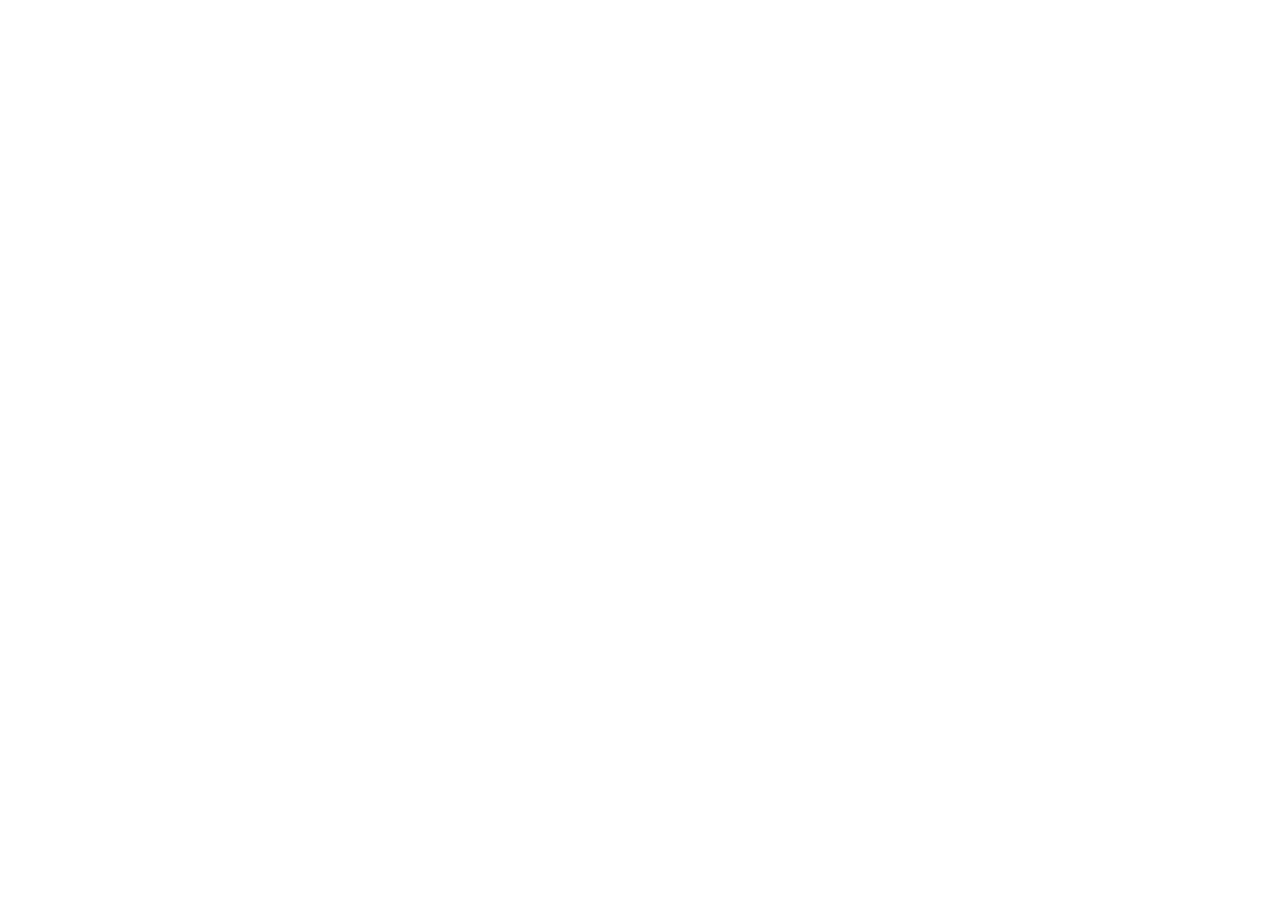
==== index.html @ c8c63055 "feat: initial setup completed" ====
<!doctype html>
<html lang="en">
  <head>
    <meta charset="UTF-8" />
    <meta name="viewport" content="width=device-width, initial-scale=1.0" />
    <title>Vanilla JS Simple DOM Projects</title>
    <link rel="stylesheet" href="./style.css" />
  </head>
  <body>
    <script src="./script.js"></script>
  </body>
</html>
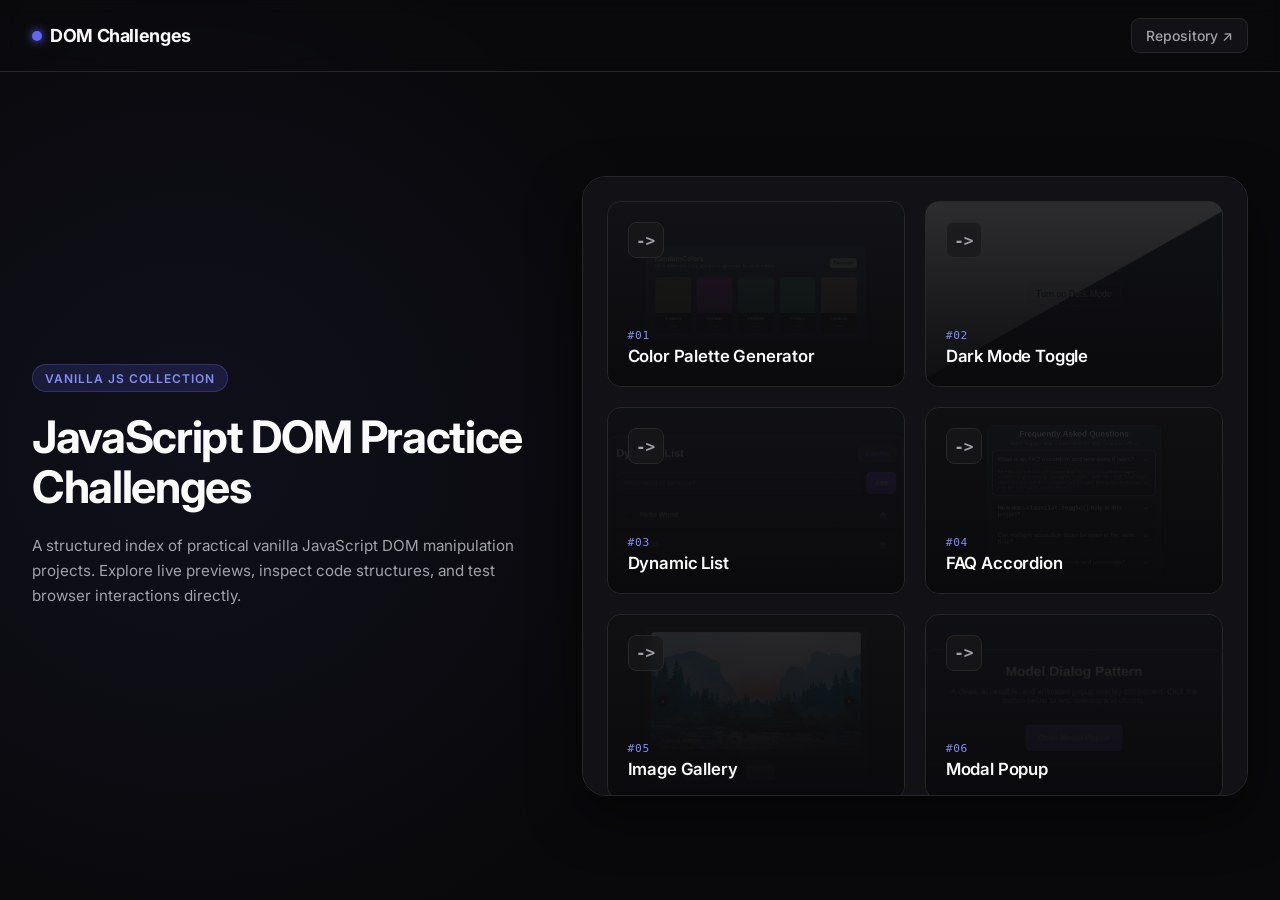
==== commit f10b67a7: "feat: added index page" ====
--- a/index.html
+++ b/index.html
@@ -4,9 +4,48 @@
     <meta charset="UTF-8" />
     <meta name="viewport" content="width=device-width, initial-scale=1.0" />
     <title>Vanilla JS Simple DOM Projects</title>
+    <link rel="preconnect" href="https://fonts.googleapis.com" />
+    <link rel="preconnect" href="https://fonts.gstatic.com" crossorigin />
+    <link
+      href="https://fonts.googleapis.com/css2?family=Inter:wght@400;500;600;700&display=swap"
+      rel="stylesheet"
+    />
     <link rel="stylesheet" href="./style.css" />
   </head>
   <body>
+    <header class="header">
+      <div class="container header__container">
+        <a href="./index.html" class="header__logo">DOM Challenges</a>
+        <a
+          href="https://github.com/"
+          target="_blank"
+          rel="noopener noreferrer"
+          class="header__repo"
+        >
+          Repository <span aria-hidden="true">↗</span>
+        </a>
+      </div>
+    </header>
+
+    <main class="main">
+      <div class="container main__container">
+        <div class="hero">
+          <span class="hero__badge">Vanilla JS Collection</span>
+          <h1 class="title">JavaScript DOM Practice Challenges</h1>
+          <p class="desc">
+            A structured index of practical vanilla JavaScript DOM manipulation
+            projects. Explore live previews, inspect code structures, and test
+            browser interactions directly.
+          </p>
+        </div>
+
+        <!-- Scrollable outer wrapper matching the wireframe -->
+        <section class="projects-wrapper" aria-label="Projects Index">
+          <div class="projects" id="projects-grid"></div>
+        </section>
+      </div>
+    </main>
+
     <script src="./script.js"></script>
   </body>
 </html>
--- a/style.css
+++ b/style.css
@@ -0,0 +1,367 @@
+:root {
+  /* Core Starter Variables */
+  --color-main: #09090b;
+  --color-invert: #fafafa;
+  --text-base: 1rem;
+  --font-bold: 600;
+
+  /* Extended Theme Palette */
+  --color-surface: #121216;
+  --color-card: #18181b;
+  --color-card-hover: #222227;
+  --color-text-muted: #a1a1aa;
+  --color-accent: #6366f1;
+  --color-accent-glow: rgba(99, 102, 241, 0.16);
+  --color-border: #27272a;
+  --color-border-hover: #4f46e5;
+
+  /* Layout & Radius */
+  --radius-outer: 1.5rem;
+  --radius-inner: 0.875rem;
+  --header-height: 4.5rem;
+}
+
+*,
+*::after,
+*::before {
+  box-sizing: border-box;
+  margin: 0;
+  padding: 0;
+}
+
+body {
+  width: 100vw;
+  height: 100vh;
+  overflow: hidden; /* Locks full page scroll on desktop so only the project box scrolls */
+
+  background-color: var(--color-main);
+  background-image: radial-gradient(
+    circle at 15% 50%,
+    rgba(99, 102, 241, 0.07),
+    transparent 45%
+  );
+  color: var(--color-invert);
+  font-size: var(--text-base);
+  font-weight: 400;
+  font-family:
+    "Inter",
+    system-ui,
+    -apple-system,
+    sans-serif;
+  display: flex;
+  flex-direction: column;
+}
+
+.container {
+  width: 100%;
+  max-width: 1520px;
+  padding-inline: 2rem;
+  margin-inline: auto;
+}
+
+header,
+main {
+  display: flex;
+}
+
+/* ==================== Header ==================== */
+.header {
+  height: var(--header-height);
+  border-bottom: 1px solid var(--color-border);
+  flex-shrink: 0;
+  backdrop-filter: blur(8px);
+}
+
+.header__container {
+  display: flex;
+  align-items: center;
+  justify-content: space-between;
+}
+
+.header__logo {
+  color: var(--color-invert);
+  text-decoration: none;
+  font-weight: 700;
+  font-size: 1.125rem;
+  letter-spacing: -0.02em;
+  display: inline-flex;
+  align-items: center;
+  gap: 0.5rem;
+}
+
+.header__logo::before {
+  content: "";
+  width: 0.625rem;
+  height: 0.625rem;
+  border-radius: 50%;
+  background-color: var(--color-accent);
+  box-shadow: 0 0 10px var(--color-accent);
+}
+
+.header__repo {
+  color: var(--color-text-muted);
+  text-decoration: none;
+  font-size: 0.875rem;
+  font-weight: 500;
+  padding: 0.5rem 0.875rem;
+  border-radius: 0.5rem;
+  border: 1px solid var(--color-border);
+  background-color: var(--color-surface);
+  transition: all 0.2s ease;
+}
+
+.header__repo:hover {
+  color: var(--color-invert);
+  border-color: var(--color-border-hover);
+  background-color: var(--color-card-hover);
+}
+
+/* ==================== Main Layout ==================== */
+.main {
+  flex: 1;
+  min-height: 0; /* Critical for nested flex scrolling */
+  padding-block: 2.5rem;
+}
+
+.main__container {
+  display: grid;
+  grid-template-columns: 1fr 1.35fr;
+  gap: 3.5rem;
+  align-items: center;
+  height: 100%;
+}
+
+/* ==================== Hero Section ==================== */
+.hero {
+  display: flex;
+  flex-direction: column;
+  justify-content: center;
+  gap: 1.25rem;
+  max-width: 540px;
+}
+
+.hero__badge {
+  align-self: flex-start;
+  font-size: 0.75rem;
+  font-weight: var(--font-bold);
+  text-transform: uppercase;
+  letter-spacing: 0.08em;
+  color: #818cf8;
+  background-color: var(--color-accent-glow);
+  border: 1px solid rgba(99, 102, 241, 0.3);
+  padding: 0.35rem 0.75rem;
+  border-radius: 999px;
+}
+
+.title {
+  font-size: clamp(2rem, 3.5vw, 3.25rem);
+  font-weight: 700;
+  line-height: 1.12;
+  letter-spacing: -0.03em;
+}
+
+.desc {
+  color: var(--color-text-muted);
+  font-size: clamp(0.95rem, 1.1vw, 1.125rem);
+  line-height: 1.65;
+  font-weight: 400;
+}
+
+/* ==================== Scrollable Projects Box ==================== */
+.projects-wrapper {
+  height: 100%;
+  max-height: 620px;
+  background-color: var(--color-surface);
+  border: 1px solid var(--color-border);
+  border-radius: var(--radius-outer);
+  padding: 1.5rem;
+  overflow-y: auto;
+  box-shadow: 0 20px 50px rgba(0, 0, 0, 0.5);
+
+  /* Smooth Custom Scrollbar */
+  scrollbar-width: thin;
+  scrollbar-color: var(--color-border) transparent;
+}
+
+.projects-wrapper::-webkit-scrollbar {
+  width: 6px;
+}
+
+.projects-wrapper::-webkit-scrollbar-track {
+  background: transparent;
+}
+
+.projects-wrapper::-webkit-scrollbar-thumb {
+  background-color: var(--color-border);
+  border-radius: 999px;
+}
+
+.projects {
+  display: grid;
+  grid-template-columns: repeat(2, 1fr);
+  gap: 1.25rem;
+}
+
+/* ==================== Project Card ==================== */
+.project-card {
+  position: relative;
+  display: flex;
+  flex-direction: column;
+  justify-content: space-between;
+  aspect-ratio: 16 / 10;
+  padding: 1.25rem;
+  border-radius: var(--radius-inner);
+  background-color: var(--color-card);
+  border: 1px solid var(--color-border);
+  text-decoration: none;
+  color: var(--color-invert);
+  overflow: hidden;
+  isolation: isolate;
+  transition:
+    transform 0.25s cubic-bezier(0.16, 1, 0.3, 1),
+    border-color 0.25s ease,
+    box-shadow 0.25s ease;
+}
+
+/* Background Preview Image with Mask Overlay */
+.project-card__preview {
+  position: absolute;
+  inset: 0;
+  width: 100%;
+  height: 100%;
+  object-fit: cover;
+  opacity: 0.22;
+  z-index: -2;
+  transition:
+    transform 0.4s ease,
+    opacity 0.3s ease;
+  filter: saturate(0.85);
+}
+
+.project-card::after {
+  content: "";
+  position: absolute;
+  inset: 0;
+  background: linear-gradient(
+    180deg,
+    rgba(9, 9, 11, 0.45) 0%,
+    rgba(9, 9, 11, 0.92) 100%
+  );
+  z-index: -1;
+}
+
+.project-card:hover {
+  transform: translateY(-3px);
+  border-color: var(--color-border-hover);
+  box-shadow: 0 12px 28px -8px var(--color-accent-glow);
+}
+
+.project-card:hover .project-card__preview {
+  transform: scale(1.06);
+  opacity: 0.4;
+}
+
+.project-card:focus-visible {
+  outline: 2px solid var(--color-accent);
+  outline-offset: 2px;
+}
+
+/* Top Arrow (`->` in wireframe) */
+.project-card__arrow {
+  display: inline-flex;
+  align-items: center;
+  justify-content: center;
+  width: 2.25rem;
+  height: 2.25rem;
+  border-radius: 0.5rem;
+  background-color: rgba(24, 24, 27, 0.75);
+  border: 1px solid var(--color-border);
+  font-family: monospace;
+  font-size: 1rem;
+  font-weight: 700;
+  color: var(--color-text-muted);
+  backdrop-filter: blur(4px);
+  transition:
+    transform 0.2s ease,
+    color 0.2s ease,
+    border-color 0.2s ease;
+}
+
+.project-card:hover .project-card__arrow {
+  color: var(--color-invert);
+  border-color: var(--color-accent);
+  transform: translateX(4px);
+}
+
+/* Bottom Project Title */
+.project-card__info {
+  display: flex;
+  flex-direction: column;
+  gap: 0.25rem;
+}
+
+.project-card__number {
+  font-size: 0.7rem;
+  font-family: monospace;
+  color: #818cf8;
+  letter-spacing: 0.06em;
+}
+
+.project-card__title {
+  font-size: 1.05rem;
+  font-weight: var(--font-bold);
+  letter-spacing: -0.01em;
+}
+
+/* ==================== Responsive Breakpoints ==================== */
+@media (max-width: 960px) {
+  body {
+    height: auto;
+    min-height: 100vh;
+    overflow-y: auto;
+  }
+
+  .container {
+    padding-inline: 1.25rem;
+  }
+
+  .main {
+    padding-block: 2rem;
+  }
+
+  .main__container {
+    grid-template-columns: 1fr;
+    gap: 2rem;
+  }
+
+  .hero {
+    max-width: 100%;
+  }
+
+  /* Matches the mobile wireframe with a bounded scrollable container */
+  .projects-wrapper {
+    max-height: 460px;
+    padding: 1rem;
+  }
+
+  .projects {
+    gap: 0.875rem;
+  }
+}
+
+@media (max-width: 480px) {
+  .project-card {
+    padding: 0.875rem;
+    aspect-ratio: 4 / 3;
+  }
+
+  .project-card__arrow {
+    width: 1.85rem;
+    height: 1.85rem;
+    font-size: 0.85rem;
+  }
+
+  .project-card__title {
+    font-size: 0.9rem;
+  }
+}
